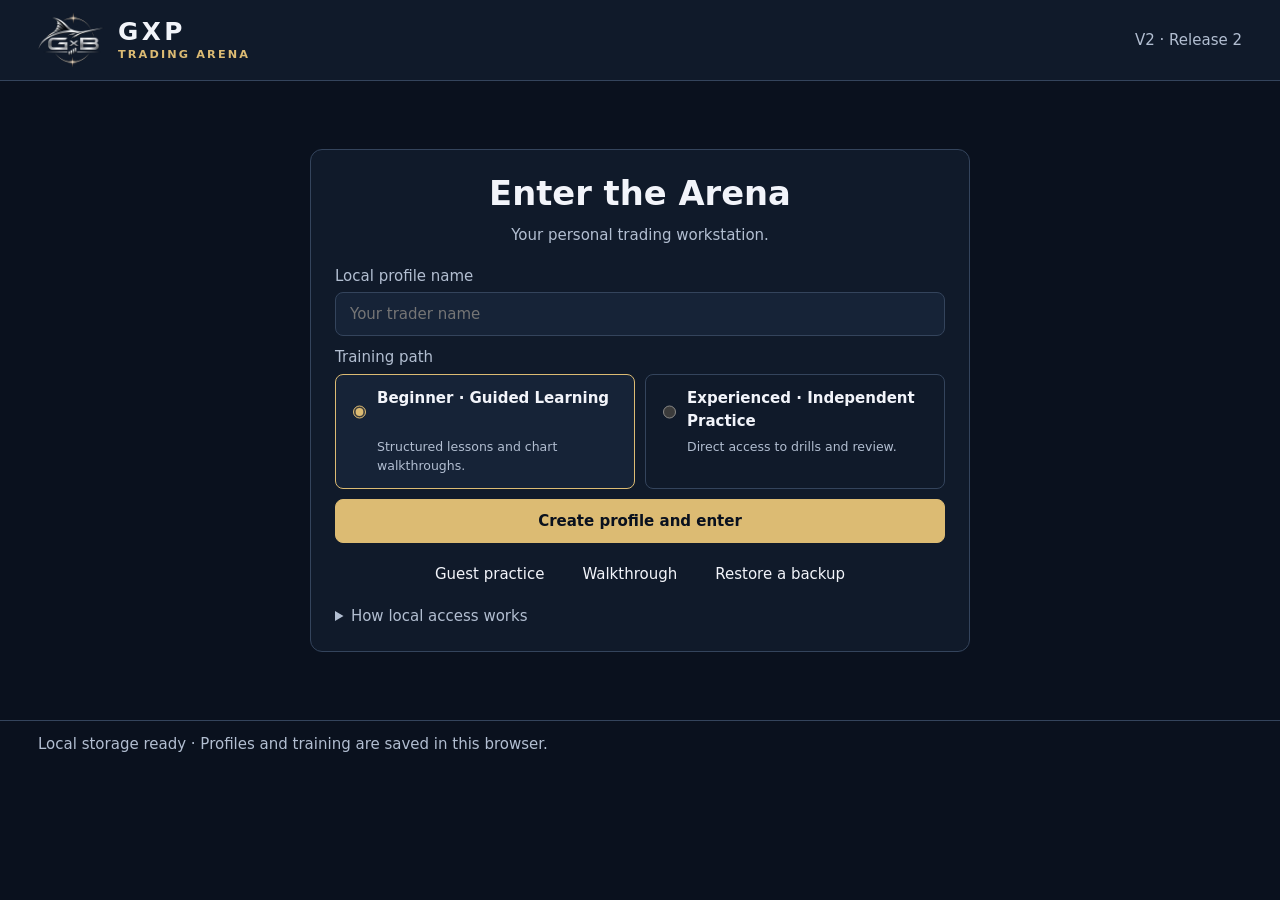
==== arena.html @ 6f22b0d3 "Arena: add official logo and GXP wordmark" ====
<!doctype html>
<html lang="en">
<head>
  <meta charset="utf-8">
  <meta name="viewport" content="width=device-width,initial-scale=1">
  <title>GXP Trading Arena</title>
  <link rel="icon" href="./arena/official-logo.webp" type="image/webp">
  <link rel="stylesheet" href="./arena/arena.css?v=brand-1">
  <link rel="stylesheet" href="./arena/market-art.css">
  <link rel="stylesheet" href="./arena/academy-art.css">
  <script type="module" src="./arena/app.mjs?v=save-1"></script>
</head>
<body>
  <a class="skip" href="#workspace">Skip to workspace</a>
  <header class="top">
    <a class="brand" href="#home">
      <img class="brand-mark" src="./arena/official-logo.webp" width="288" height="244" alt="">
      <span class="brand-wordmark"><strong>GXP</strong> <span>Trading Arena</span></span>
    </a>
    <span class="release">V2 · Release 2</span>
  </header>
  <div class="layout">
    <nav id="navigation" aria-label="Arena" hidden>
      <a href="#home"><span class="arena-icon icon-grid" aria-hidden="true"></span>Command Center</a>
      <a href="#academy"><span class="arena-icon icon-book" aria-hidden="true"></span>Academy</a>
      <a href="#practice"><span class="arena-icon icon-target" aria-hidden="true"></span>Free Practice</a>
      <a href="#studio"><span class="arena-icon icon-candles" aria-hidden="true"></span>Market Studio</a>
      <a href="#portfolio">Portfolio Lab</a>
      <a href="#performance">Performance</a>
      <a href="#settings">Settings</a>
      <a href="#entrance">Switch profile</a>
    </nav>
    <main id="workspace" tabindex="-1" aria-label="Arena workspace">
      <p>Loading Arena…</p>
      <noscript>Enable JavaScript to use the local Arena.</noscript>
    </main>
  </div>
  <footer id="storage" role="status"></footer>
</body>
</html>
---- arena/arena.css ----
:root {
  color-scheme: dark;
  --background: #0a111e;
  --surface: #101a2a;
  --panel: #162337;
  --border: #34445c;
  --ink: #f2f4fa;
  --muted: #b2bed1;
  --gold: #dcbb73;
  --error: #ffadb0;
  font: 15px/1.5 "Segoe UI", system-ui, sans-serif;
}
* { box-sizing: border-box; }
[hidden] { display: none !important; }
body { margin: 0; background: var(--background); color: var(--ink); }
a { color: var(--gold); }
button, input, select { font: inherit; }
button, select, input:not([type="file"]), .button {
  border: 1px solid var(--border); border-radius: 8px; background: var(--panel);
  color: var(--ink); min-height: 44px; padding: 8px 14px;
}
button, select, .button { cursor: pointer; }
button:hover, .button:hover { border-color: var(--gold); }
button:disabled { opacity: .65; cursor: default; }
:focus-visible { outline: 3px solid var(--gold); outline-offset: 3px; }
.skip { position: absolute; top: -100px; left: 1rem; z-index: 5; background: var(--surface); padding: .5rem; }
.skip:focus { top: .5rem; }
.top { display: flex; align-items: center; justify-content: space-between; gap: 1rem; padding: 12px clamp(14px, 3vw, 38px); border-bottom: 1px solid var(--border); background: var(--surface); }
.brand { display: inline-flex; align-items: center; gap: clamp(8px, 1.6vw, 14px); min-height: 44px; text-decoration: none; }
.brand-mark { display: block; width: clamp(46px, 6vw, 66px); height: auto; flex: none; }
.brand-wordmark { display: grid; gap: 4px; color: var(--ink); line-height: 1; white-space: nowrap; }
.brand-wordmark strong { font-size: clamp(1.25rem, 2.4vw, 1.65rem); font-weight: 800; letter-spacing: .14em; }
.brand-wordmark > span { color: var(--gold); font-size: clamp(.62rem, 1.2vw, .75rem); font-weight: 700; letter-spacing: .19em; text-transform: uppercase; }
.release, small, p, label { color: var(--muted); }
.layout { display: grid; grid-template-columns: 212px minmax(0, 1fr); max-width: 1560px; margin: auto; }
.layout:has(nav[hidden]) { grid-template-columns: minmax(0, 1fr); }
nav { display: flex; flex-direction: column; gap: 4px; padding: 18px 12px; border-right: 1px solid var(--border); }
nav a { padding: 9px 12px; color: var(--muted); text-decoration: none; border: 1px solid transparent; border-radius: 8px; }
nav a:hover, nav a[aria-current="page"] { color: var(--gold); background: var(--panel); border-color: var(--border); }
main { padding: clamp(14px, 3vw, 32px); min-width: 0; }
main:focus { outline: none; }
footer { padding: 12px clamp(14px, 3vw, 38px); border-top: 1px solid var(--border); color: var(--muted); overflow-wrap: anywhere; }
.error { color: var(--error); }
h1, h2, h3, p { margin: 0 0 .65rem; }
h1 { font-size: clamp(1.65rem, 3vw, 2.25rem); line-height: 1.2; }
h2 { font-size: 1.14rem; }
h3 { font-size: 1rem; }
@media (max-width: 820px) {
  .layout { display: block; }
  nav { flex-direction: row; flex-wrap: wrap; border-right: 0; border-bottom: 1px solid var(--border); padding: 6px 10px; }
}
@media (max-width: 480px) {
  nav a { padding: 8px; font-size: .9rem; }
  .release { font-size: .82rem; }
}
.panel { background: var(--surface); border: 1px solid var(--border); border-radius: 12px; padding: clamp(14px, 2.2vw, 24px); }
.entrance { max-width: 660px; margin: clamp(0px, 4vh, 36px) auto; }
.entrance > h1, .entrance > p { text-align: center; }
.entrance > p { margin-bottom: 1.25rem; }
.stack, .field { display: grid; gap: 10px; }
.stack > * { margin: 0; }
.field { gap: 4px; min-width: 0; }
.field > * { width: 100%; }
.paths { display: grid; grid-template-columns: 1fr 1fr; gap: 10px; padding: 0; border: 0; min-width: 0; }
.paths legend { color: var(--muted); padding: 0; margin-bottom: 6px; }
.path { display: grid; grid-template-columns: auto 1fr; gap: 4px 8px; align-content: start; padding: 12px; border: 1px solid var(--border); border-radius: 8px; cursor: pointer; }
.path:has(:checked) { border-color: var(--gold); background: var(--panel); }
.path strong { color: var(--ink); }
.path small { grid-column: 2; }
input[type="radio"], input[type="checkbox"] { accent-color: var(--gold); }
.primary { background: var(--gold); border-color: var(--gold); color: var(--background); font-weight: 700; }
.primary:hover { background: #f0ce87; }
.actions { display: flex; flex-wrap: wrap; gap: 8px; align-items: center; }
.entrance .actions { justify-content: center; margin: 9px 0; }
.quiet { border-color: transparent; background: transparent; }
summary { cursor: pointer; color: var(--muted); }
.button { display: inline-flex; align-items: center; justify-content: center; text-decoration: none; }
.notice { padding: 10px; border-left: 3px solid var(--gold); background: var(--panel); }
main > .panel + .panel { margin-top: 12px; }
@media (max-width: 440px) {
  .paths { grid-template-columns: 1fr; }
}
.training { display: block; width: 100%; min-height: 320px; border: 1px solid var(--border); border-radius: 12px; background: var(--surface); }
.welcome { margin: 12px 0 16px; }
.welcome h2 { font-size: 1.45rem; }
.metrics, .two { display: grid; gap: 12px; }
.metrics { grid-template-columns: repeat(3, minmax(0, 1fr)); margin: 12px 0; }
.two { grid-template-columns: repeat(2, minmax(0, 1fr)); }
.workspace-columns { margin: 12px 0; }
.metric { display: grid; gap: 3px; padding-block: 12px; }
.metric > span { color: var(--muted); }
.metric strong { color: var(--gold); font-size: clamp(1.3rem, 2.7vw, 1.8rem); }
.market { display: grid; gap: 3px; text-align: left; padding: 12px 14px; }
.market[aria-pressed="true"], .market[aria-current="true"] { border-color: var(--gold); }
.market small { display: block; }
.record { display: grid; grid-template-columns: minmax(0, 1fr) auto; gap: 2px 10px; padding: 8px 0; border-top: 1px solid var(--border); }
.record small { grid-column: 1 / -1; }
.record time { color: var(--muted); }
.practice-note { margin-bottom: 10px; padding-block: 10px; }
.practice-note p { margin-bottom: 2px; }
.training { margin-top: 12px; }
.availability p { margin: 0; }
@media (max-width: 660px) {
  .workspace-columns { grid-template-columns: 1fr; }
}
@media (max-width: 480px) {
  .metrics { grid-template-columns: repeat(2, minmax(0, 1fr)); }
}

.studio-output:not(:empty) { margin-top: 12px; }
.studio-chart .actions { align-items: end; }
.studio-clock { color: var(--gold); }
.studio-plot { overflow: auto; border: 1px solid var(--border); border-radius: 8px; background: var(--background); }
.studio-plot svg { display: block; width: 100%; height: auto; touch-action: pan-y; }
.studio-grid { stroke: var(--border); }
.studio-tick { fill: var(--muted); font: 12px system-ui; }
.studio-up { fill: #44d4a6; stroke: #44d4a6; }
.studio-down { fill: #ff8295; stroke: #ff8295; }
.studio-partial { opacity: .55; }
.studio-paper { margin-top: 8px; border-top: 1px solid var(--border); padding-top: 14px; }

.layout { max-width: none; margin: 0; }
.nav-items { display: flex; flex-direction: column; gap: 4px; }
.nav-row { display: flex; align-items: center; min-width: 0; border-radius: 8px; }
.nav-row a { flex: 1; min-width: 0; }
.nav-grip { color: var(--muted); cursor: grab; touch-action: none; user-select: none; padding: 8px; }
.nav-grip.dragging { color: var(--gold); cursor: grabbing; }
.nav-row.nav-drop { outline: 2px solid var(--gold); outline-offset: -2px; }
.nav-step { display: none; min-height: 34px; padding: 2px 6px; }
.nav-editing .nav-step { display: inline-block; }
.nav-editing .nav-grip { display: none; }
.nav-customize { color: var(--muted); background: transparent; font-size: .8rem; margin-top: 8px; }
.sr-only { position: absolute; width: 1px; height: 1px; padding: 0; margin: -1px; overflow: hidden; clip-path: inset(50%); white-space: nowrap; }
.dashboard { display: grid; grid-template-columns: minmax(0, 1fr) clamp(265px, 22vw, 390px); gap: 16px; align-items: start; }
.dashboard-main, .dashboard-rail { min-width: 0; }
.dashboard-rail { display: grid; grid-template-columns: minmax(0, 1fr); gap: 12px; padding-top: 12px; }
.dashboard .welcome { border-left: 2px solid var(--gold); padding-left: 12px; }
.dashboard .metric { background: linear-gradient(145deg, #19283e, var(--surface) 68%); }
.dashboard .market { position: relative; min-height: 102px; align-content: center; padding-right: 34px; background: linear-gradient(145deg, #22324a, var(--panel) 68%); }
.dashboard .market:hover { background: #253750; }
.market-arrow { position: absolute; top: 9px; right: 12px; color: var(--gold); font-size: 1.15rem; }
.market-tickers { margin-top: 3px; color: var(--gold); font: .75rem/1.4 ui-monospace, monospace; overflow-wrap: anywhere; }
.dashboard .workspace-columns { grid-template-columns: minmax(0, 1.25fr) minmax(0, 1fr); }
.next-exercises h2 { font-size: 1.35rem; }
.next-exercises .button { justify-content: flex-start; text-align: left; }
.next-exercises .primary { min-height: 55px; }
.watch-list { list-style: none; padding: 0; margin: 0 0 10px; }
.watch-list li { display: flex; justify-content: space-between; align-items: center; gap: 8px; padding: 7px 0; border-top: 1px solid var(--border); }
.watch-symbol { display: grid; color: var(--ink); font-weight: 650; text-decoration: none; }
.watch-symbol:hover { color: var(--gold); }
.watch-symbol small { font-weight: 400; }
.watch-list button { min-height: 36px; padding: 4px 12px; }
.watch-form { display: flex; gap: 6px; }
.watch-form input { min-width: 0; flex: 1; }
.dashboard-rail > .panel { min-width: 0; overflow-wrap: anywhere; }
.watch-panel > small { display: block; margin-top: 8px; }
.quote-widget { width: 100%; height: 290px; border: 1px solid var(--border); border-radius: 8px; margin-top: 8px; }
.market-brief textarea { width: 100%; margin: 8px 0; font: inherit; padding: 8px; border: 1px solid var(--border); border-radius: 8px; color: var(--ink); background: var(--background); }
@media (max-width: 1150px) {
  .dashboard { grid-template-columns: 1fr; }
  .dashboard-rail { grid-template-columns: repeat(2, minmax(0, 1fr)); padding-top: 0; align-items: start; }
}
@media (max-width: 820px) {
  .nav-items { flex-direction: row; flex-wrap: wrap; }
  .nav-customize { margin-top: 0; min-height: 38px; }
}
@media (max-width: 660px) {
  .dashboard .workspace-columns, .dashboard-rail { grid-template-columns: 1fr; }
}
.market-brief details { margin-bottom: 10px; }
.market-brief details ul { padding-left: 18px; color: var(--muted); }

.research-link { overflow-wrap: anywhere; }
@media (max-width: 600px) {
  }

.nav-row a, .icon-heading { display: flex; align-items: center; gap: 8px; }
.arena-icon { display: inline-grid; place-items: center; width: 16px; height: 16px; flex: 0 0 16px; color: var(--gold); }
.arena-icon::before, .arena-icon::after { grid-area: 1 / 1; }
.arena-icon::before { content: ''; display: block; box-sizing: border-box; }
.icon-grid::before { width: 4px; height: 4px; background: currentColor; border-radius: 1px; transform: translate(-3px,-3px); box-shadow: 6px 0 currentColor, 0 6px currentColor, 6px 6px currentColor; }
.icon-book::before { width: 14px; height: 11px; border: 1px solid; border-radius: 2px; }
.icon-book::after { content: ''; height: 10px; border-left: 1px solid; }
.icon-target::before { width: 14px; height: 14px; border: 1px solid; border-radius: 50%; }
.icon-target::after { content: ''; width: 5px; height: 5px; border: 1px solid; border-radius: 50%; }
.icon-candles::before { width: 2px; height: 11px; background: currentColor; box-shadow: -5px 3px currentColor, 5px -2px currentColor; }
.icon-next::before { width: 8px; height: 8px; border: solid; border-width: 1.5px 1.5px 0 0; transform: rotate(45deg); }
.icon-watch::before { width: 13px; height: 9px; border: 1px solid; border-radius: 65% 65% 65% 65%; }
.icon-watch::after { content: ''; width: 4px; height: 4px; border-radius: 50%; background: currentColor; }
.dashboard .market { isolation: isolate; overflow: hidden; }
.market-art { position: absolute; z-index: -1; inset: 0 0 0 36%; background-size: cover; background-position: 70% 53%; opacity: .42; mask-image: linear-gradient(90deg, transparent, #000 53%); }
.dashboard .market:hover .market-art, .dashboard .market[aria-pressed="true"] .market-art { opacity: .54; }
.market-arrow { color: #ffdd91; }
@media (max-width: 480px) {
  .market-art { inset-inline-start: 18%; opacity: .23; }
  .dashboard .market:hover .market-art, .dashboard .market[aria-pressed="true"] .market-art { opacity: .30; }
}
.nav-row a { gap: 6px; padding-inline: 8px; }

.academy-welcome { margin-bottom: 18px; background: linear-gradient(118deg,#1c2940,var(--surface) 68%); border-left: 2px solid var(--gold); }
.academy-welcome h2 { font-size: clamp(1.4rem, 2.8vw, 2.25rem); color: var(--gold); }
.academy-welcome p { margin-bottom: 0; }
.academy-journeys, .academy-directory { margin-bottom: 16px; }
.academy-track-grid, .academy-directory { display: grid; grid-template-columns: repeat(3,minmax(0,1fr)); gap: 12px; }
.academy-track-card, .academy-directory-card { min-width: 0; display: grid; align-content: start; gap: 5px; text-decoration: none; color: var(--ink); }
.academy-track-card { position: relative; isolation: isolate; overflow: hidden; }
.academy-track-card h3, .academy-track-card p, .academy-directory-card h2, .academy-directory-card p { margin: 0; }
.academy-track-card h3 { font-size: 1.25rem; }
.academy-track-art { position: absolute; z-index: -1; inset: 0 0 0 30%; background-size: cover; background-position: 70% center; opacity: .43; mask-image: linear-gradient(90deg,transparent,#000 62%); }
.academy-track-card.unavailable .academy-track-art { opacity: .25; }
.academy-track-action { color: var(--gold); font-weight: 700; margin-top: 7px; }
a.academy-track-card:hover, .academy-directory-card:hover { border-color: var(--gold); }
.academy-directory-icon { color: var(--gold); font-size: 1.2rem; }
.academy-track-nav { margin-bottom: 9px; }
.academy-track-nav [aria-current] { border-color: var(--gold); color: var(--gold); }
.academy-study > h2 { margin-top: 12px; font-size: 1.55rem; }
.academy-study > p:empty, .study-editor > p:empty, .study-player:empty { display: none; }
.study-resources, .study-list { display: grid; gap: 10px; }
.study-form-grid, .study-library-grid { display: grid; grid-template-columns: repeat(3,minmax(0,1fr)); gap: 10px; }
.study-library-grid > section, .study-editor { min-width: 0; overflow-wrap: anywhere; }
.study-item { min-width: 0; padding-block: 12px; }
.study-item > summary { color: var(--ink); font-weight: 700; }
.study-item > summary small { display: block; font-weight: 400; }
.study-item-body, .study-controls, .study-item-body h4, .study-related, .study-editor { margin-top: 12px; }
.study-facts dt { color: var(--gold); font-weight: 600; }
.study-facts dd { margin: 0 0 9px; color: var(--muted); }
.study-related a { display: block; margin-bottom: 5px; }
.study-controls > details { margin-top: 8px; }
.study-controls form, .study-resources details > form { margin-top: 8px; }
.academy-study textarea { width: 100%; padding: 8px; border: 1px solid var(--border); border-radius: 8px; background: var(--background); color: var(--ink); font: inherit; resize: vertical; }
.study-player iframe { display: block; width: min(100%,680px); aspect-ratio: 16 / 9; margin: 10px 0; border: 0; }
.study-item-body img { width: min(128px,100%); border-radius: 6px; }
.reflection-card blockquote { margin: 0; color: var(--gold); font-size: clamp(1.2rem,2.4vw,1.9rem); }
@media(max-width: 1000px) {
  .academy-track-grid, .academy-directory, .study-form-grid, .study-library-grid { grid-template-columns: repeat(2,minmax(0,1fr)); }
}
@media(max-width: 580px) {
  .academy-track-grid, .academy-directory, .study-form-grid, .study-library-grid { grid-template-columns: minmax(0,1fr); }
}

.academy-study-layout { display: grid; grid-template-columns: minmax(0, 2fr) minmax(235px, 1fr); align-items: start; gap: 12px; }
.academy-study-layout .academy-directory { grid-template-columns: repeat(2,minmax(0,1fr)); }
.academy-quote { display: grid; grid-template-columns: minmax(0,1fr) auto; align-content: start; gap: 4px 8px; background: linear-gradient(134deg,#1a2940,var(--surface)); }
.academy-quote-mark { color: var(--gold); font: 2.6rem/.9 Georgia,serif; grid-column: 1; }
.academy-quote blockquote { grid-row: 2; grid-column: 1/-1; margin: 2px 0 4px; color: var(--ink); font: italic clamp(1.05rem,1.55vw,1.28rem)/1.45 Georgia,serif; overflow-wrap: anywhere; }
.quote-controls { grid-row: 1; grid-column: 2; display: flex; gap: 4px; }
.quote-controls .quote-control { padding: 0 8px; min-height: 27px; background: transparent; color: var(--muted); font-size: .82rem; }
@media(max-width: 980px) {
  .academy-study-layout { grid-template-columns: minmax(0,1fr); }
}
@media(max-width: 580px) {
  .academy-study-layout .academy-directory { grid-template-columns: minmax(0,1fr); }
}

.studio-week .actions { align-items: end; }
.studio-week > p:empty { display: none; }
.studio-week details .field { margin: 8px 0; }
.studio-week-goal { color: var(--gold); }
.studio-order-tools button[aria-pressed="true"] { border-color: var(--gold); color: var(--gold); }
.studio-picking { cursor: crosshair; }
.studio-order-label { font: 11px system-ui; }

.portfolio-grid { align-items: start; }
.portfolio-grid .panel { min-width: 0; }
.portfolio-metrics { display: grid; grid-template-columns: repeat(2,minmax(0,1fr)); gap: 8px; }
.portfolio-metrics div { border: 1px solid var(--border); border-radius: 8px; padding: 9px; background: var(--panel); overflow-wrap: anywhere; }
.portfolio-metrics dt { color: var(--muted); font-size: .84rem; }
.portfolio-metrics dd { margin: 3px 0 0; font-weight: 700; color: var(--gold); }
@media(max-width: 690px) { .portfolio-grid { grid-template-columns: 1fr; } }

.studio-dashboard { display: grid; grid-template-columns: minmax(0,1fr) minmax(255px,305px); gap: 14px; align-items: start; }
.studio-chart-area, .studio-dashboard .studio-paper { min-width: 0; }
.studio-dashboard .studio-paper { margin: 0; border: 1px solid var(--border); padding: 12px; border-radius: 8px; background: var(--background); }
.studio-dashboard .studio-paper > p:empty, .studio-chart-area > p:empty { display: none; }
.studio-dashboard .studio-paper .two { gap: 6px; }
.studio-dashboard .studio-paper input, .studio-dashboard .studio-paper select { min-width: 0; padding-inline: 8px; }
.studio-dashboard .studio-paper details .field { margin-top: 8px; }
.studio-csv { margin-top: 12px; }
.studio-csv > summary { font-weight: 650; }
.studio-csv > p { margin-top: 8px; }
.studio-quick { display: grid; grid-template-columns: repeat(3,minmax(0,1fr)); gap: 5px; }
.studio-quick button { font-size: .79rem; padding: 5px; }
.studio-quick .studio-buy { color: #65dbb5; }
.studio-quick .studio-sell { color: #ff9cac; }
.studio-inspection { font: .79rem/1.5 ui-monospace, monospace; margin-top: 8px; min-height: 2.2em; }
.studio-crosshair line { stroke: #d7b878; stroke-dasharray: 4 3; opacity: .75; pointer-events: none; }
.studio-cross-label { fill: #f6d893; font: 11px ui-monospace,monospace; stroke: var(--background); stroke-width: 3px; paint-order: stroke; }
.studio-plot svg { cursor: crosshair; }
.studio-order-tools { margin-bottom: 6px; }
@media (max-width: 1030px) { .studio-dashboard { grid-template-columns: minmax(0,1fr); } }

@media(max-width: 480px) {
  .studio-quick button { min-height: 44px; }
  .studio-chart .actions button, .studio-week .actions button, .studio-week .actions .button { min-height: 44px; }
  .studio-week .actions .field, .studio-chart > .actions .field { flex: 1 0 100%; }
  main input:not([type="file"]), main select, main textarea { font-size: 16px; }
  .studio-dashboard .studio-paper { padding: 10px; }
  .studio-dashboard .studio-paper .two { grid-template-columns: repeat(2,minmax(0,1fr)); }
  .studio-inspection { overflow-wrap: anywhere; }
}

.nav-secondary { display: flex; flex-direction: column; gap: 4px; }
.nav-menu { display: none; }
@media (max-width: 820px) {
  .nav-secondary { display: contents; }
}
.dashboard-disclosure > summary { display: none; }
@media (max-width: 600px) {
  .top .release { display: none; }
  .top .nav-menu:not([hidden]) { display: block; min-height: 44px; padding: 6px 12px; }
  .top .nav-menu[aria-expanded="true"] { color: var(--gold); border-color: var(--gold); }
  nav { position: relative; display: block; padding: 7px 10px; }
  .nav-items {
    display: flex; flex-flow: row nowrap; gap: 6px; overflow-x: auto; padding: 2px 2px 4px;
    scroll-padding-inline: 2px; scroll-snap-type: x proximity; scrollbar-width: thin;
  }
  .nav-row { flex: 0 0 auto; scroll-snap-align: start; }
  .nav-row a, .nav-secondary a { min-height: 44px; padding: 7px 10px; border-color: var(--border); border-radius: 8px; }
  .nav-row a { font-size: .83rem; white-space: nowrap; }
  .nav-row .arena-icon { width: 14px; height: 14px; flex-basis: 14px; }
  .nav-grip { display: none; }
  .nav-secondary { display: none; }
  .nav-secondary-open {
    position: absolute; z-index: 8; right: 10px; top: 3px; width: min(310px,calc(100% - 20px));
    padding: 8px; background: var(--surface); border: 1px solid var(--border); border-radius: 10px;
    box-shadow: 0 12px 28px #0006; display: grid; grid-template-columns: repeat(2,minmax(0,1fr)); gap: 6px;
  }
  .nav-secondary .nav-customize { grid-column: 1/-1; min-height: 44px; justify-self: start; }
  .nav-editing-mode .nav-items { flex-direction: column; }
  .nav-editing-mode .nav-step { min-height: 44px; min-width: 44px; }
  .dashboard { gap: 9px; }
  .dashboard-main { display: contents; }
  .dashboard .welcome { order: 1; margin: 6px 0 0; }
  .dashboard-rail { order: 2; grid-template-columns: repeat(2,minmax(0,1fr)); gap: 7px; }
  .dashboard-rail .dashboard-disclosure[open] { grid-column: 1/-1; }
  .dashboard-markets { order: 3; }
  .dashboard .workspace-columns { order: 4; margin: 0; }
  .dashboard-metrics { order: 5; }
  .dashboard-disclosure { min-width: 0; }
  .dashboard-disclosure > summary {
    display: list-item; min-height: 44px; padding: 10px 8px; border: 1px solid var(--border); border-radius: 8px;
    background: var(--surface); color: var(--ink); font-size: .83rem; font-weight: 650;
  }
  .dashboard-disclosure[open] > summary { border-color: var(--gold); color: var(--gold); margin-bottom: 5px; }
  .dashboard-rail .dashboard-disclosure h2 { display: none; }
  .dashboard .market { min-height: 88px; padding: 8px 22px 8px 9px; }
  .dashboard .market strong { font-size: .91rem; }
  .dashboard .market small, .market-tickers { font-size: .73rem; }
  .dashboard .market-arrow { right: 8px; top: 6px; }
  .next-exercises .mobile-extra { display: none; }
  .next-exercises .primary { min-height: 44px; }
}

.entrance form > .error:empty, .study-editor > .error:empty { display: none; }
.storage-backup { white-space: nowrap; }
---- arena/market-art.css ----
/* GxB market photography. WebP assets embedded for the offline Arena shell. */
.market-art-gold { background-image: url("[data-uri]"); }
.market-art-stocks { background-image: url("[data-uri]"); }
---- arena/academy-art.css ----
/* GxB Academy Cryptocurrency card. */
.market-art-bitcoin { background-image: url("[data-uri]"); }
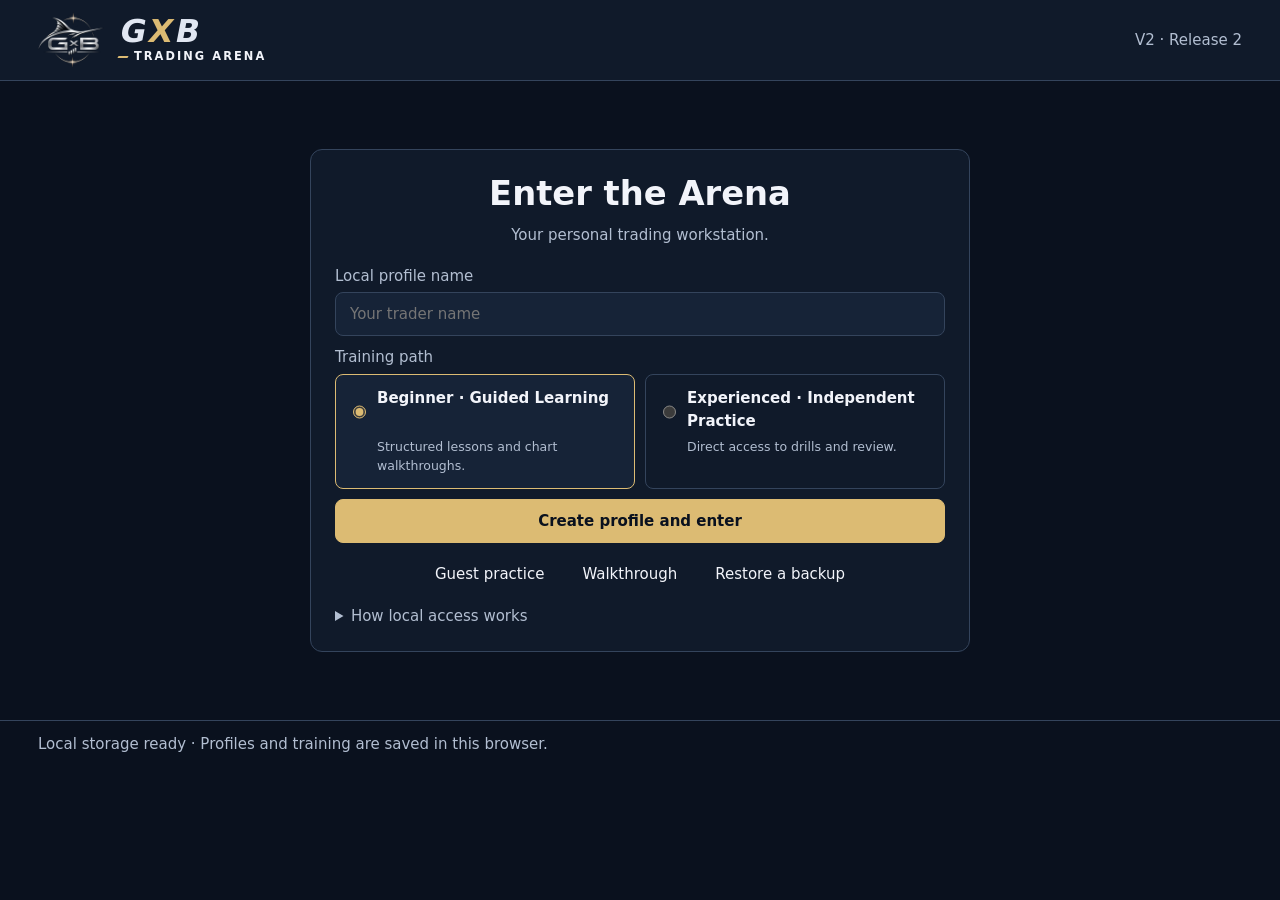
==== commit 17d05f2e: "Arena: correct GXB name and refine wordmark" ====
--- a/arena.html
+++ b/arena.html
@@ -3,9 +3,9 @@
 <head>
   <meta charset="utf-8">
   <meta name="viewport" content="width=device-width,initial-scale=1">
-  <title>GXP Trading Arena</title>
+  <title>GXB Trading Arena</title>
   <link rel="icon" href="./arena/official-logo.webp" type="image/webp">
-  <link rel="stylesheet" href="./arena/arena.css?v=brand-1">
+  <link rel="stylesheet" href="./arena/arena.css?v=brand-2">
   <link rel="stylesheet" href="./arena/market-art.css">
   <link rel="stylesheet" href="./arena/academy-art.css">
   <script type="module" src="./arena/app.mjs?v=save-1"></script>
@@ -13,9 +13,12 @@
 <body>
   <a class="skip" href="#workspace">Skip to workspace</a>
   <header class="top">
-    <a class="brand" href="#home">
+    <a class="brand" href="#home" aria-label="GXB Trading Arena">
       <img class="brand-mark" src="./arena/official-logo.webp" width="288" height="244" alt="">
-      <span class="brand-wordmark"><strong>GXP</strong> <span>Trading Arena</span></span>
+      <span class="brand-wordmark">
+        <span class="brand-name" aria-hidden="true">G<span>X</span>B</span>
+        <span class="brand-subtitle" aria-hidden="true">Trading Arena</span>
+      </span>
     </a>
     <span class="release">V2 · Release 2</span>
   </header>
--- a/arena/arena.css
+++ b/arena/arena.css
@@ -28,9 +28,18 @@
 .top { display: flex; align-items: center; justify-content: space-between; gap: 1rem; padding: 12px clamp(14px, 3vw, 38px); border-bottom: 1px solid var(--border); background: var(--surface); }
 .brand { display: inline-flex; align-items: center; gap: clamp(8px, 1.6vw, 14px); min-height: 44px; text-decoration: none; }
 .brand-mark { display: block; width: clamp(46px, 6vw, 66px); height: auto; flex: none; }
-.brand-wordmark { display: grid; gap: 4px; color: var(--ink); line-height: 1; white-space: nowrap; }
-.brand-wordmark strong { font-size: clamp(1.25rem, 2.4vw, 1.65rem); font-weight: 800; letter-spacing: .14em; }
-.brand-wordmark > span { color: var(--gold); font-size: clamp(.62rem, 1.2vw, .75rem); font-weight: 700; letter-spacing: .19em; text-transform: uppercase; }
+.brand-wordmark { display: grid; gap: 5px; line-height: 1; white-space: nowrap; }
+.brand-name {
+  width: max-content; padding-inline: .08em .14em;
+  color: #e1e7f2; font: 900 clamp(1.55rem, 3vw, 2.1rem)/.92 "Arial Black", "Segoe UI", system-ui, sans-serif;
+  letter-spacing: .08em; transform: skewX(-11deg);
+}
+.brand-name > span { color: var(--gold); }
+.brand-subtitle {
+  display: flex; align-items: center; gap: .55em; color: var(--ink);
+  font-size: clamp(.63rem, 1.25vw, .76rem); font-weight: 750; letter-spacing: .18em; text-transform: uppercase;
+}
+.brand-subtitle::before { content: ""; width: .85em; height: 2px; background: var(--gold); transform: skewX(-30deg); }
 .release, small, p, label { color: var(--muted); }
 .layout { display: grid; grid-template-columns: 212px minmax(0, 1fr); max-width: 1560px; margin: auto; }
 .layout:has(nav[hidden]) { grid-template-columns: minmax(0, 1fr); }
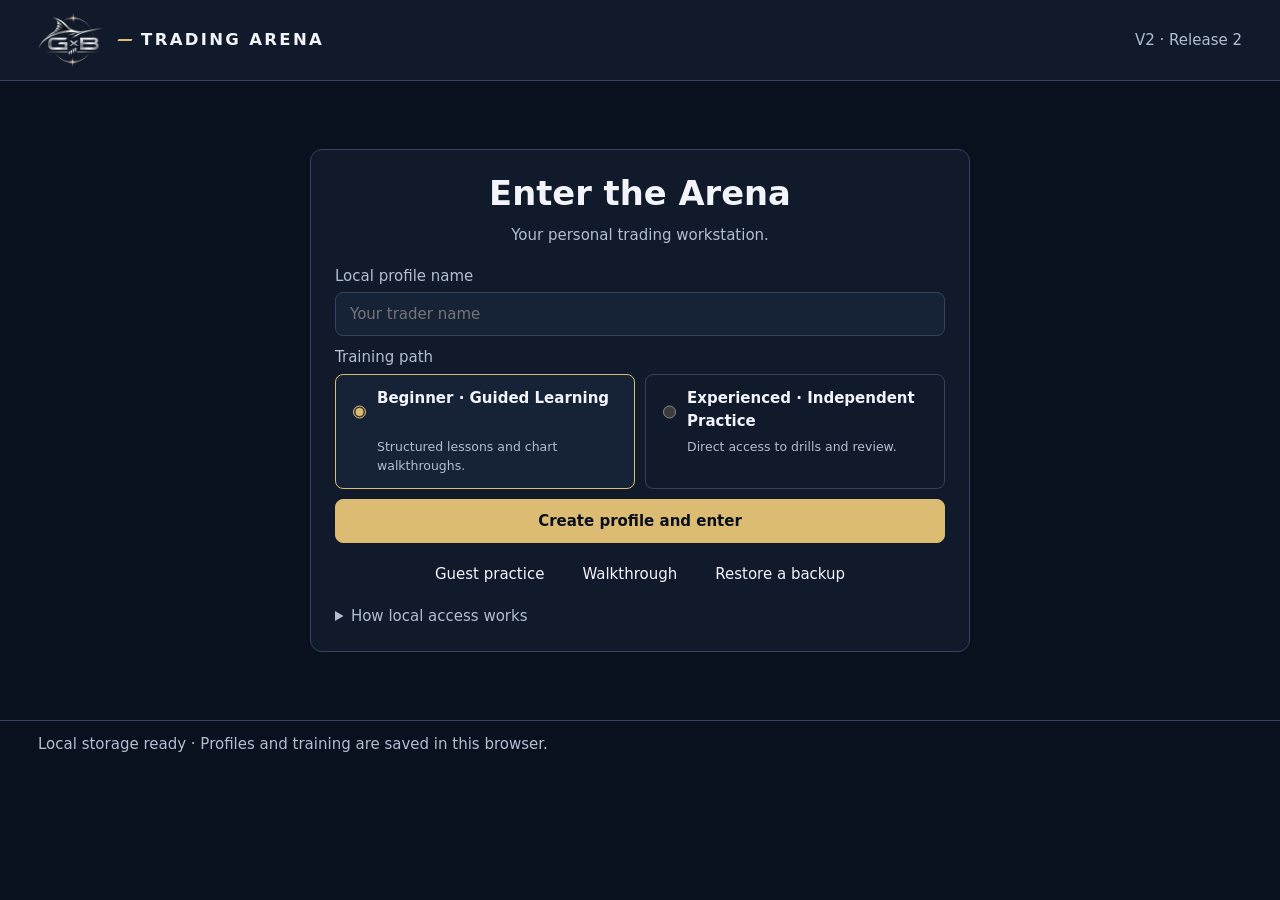
==== commit a0ff6cd6: "Arena: simplify header to logo and Trading Arena" ====
--- a/arena.html
+++ b/arena.html
@@ -5,7 +5,7 @@
   <meta name="viewport" content="width=device-width,initial-scale=1">
   <title>GXB Trading Arena</title>
   <link rel="icon" href="./arena/official-logo.webp" type="image/webp">
-  <link rel="stylesheet" href="./arena/arena.css?v=brand-2">
+  <link rel="stylesheet" href="./arena/arena.css?v=brand-3">
   <link rel="stylesheet" href="./arena/market-art.css">
   <link rel="stylesheet" href="./arena/academy-art.css">
   <script type="module" src="./arena/app.mjs?v=save-1"></script>
@@ -15,10 +15,7 @@
   <header class="top">
     <a class="brand" href="#home" aria-label="GXB Trading Arena">
       <img class="brand-mark" src="./arena/official-logo.webp" width="288" height="244" alt="">
-      <span class="brand-wordmark">
-        <span class="brand-name" aria-hidden="true">G<span>X</span>B</span>
-        <span class="brand-subtitle" aria-hidden="true">Trading Arena</span>
-      </span>
+      <span class="brand-wordmark">Trading Arena</span>
     </a>
     <span class="release">V2 · Release 2</span>
   </header>
--- a/arena/arena.css
+++ b/arena/arena.css
@@ -28,18 +28,11 @@
 .top { display: flex; align-items: center; justify-content: space-between; gap: 1rem; padding: 12px clamp(14px, 3vw, 38px); border-bottom: 1px solid var(--border); background: var(--surface); }
 .brand { display: inline-flex; align-items: center; gap: clamp(8px, 1.6vw, 14px); min-height: 44px; text-decoration: none; }
 .brand-mark { display: block; width: clamp(46px, 6vw, 66px); height: auto; flex: none; }
-.brand-wordmark { display: grid; gap: 5px; line-height: 1; white-space: nowrap; }
-.brand-name {
-  width: max-content; padding-inline: .08em .14em;
-  color: #e1e7f2; font: 900 clamp(1.55rem, 3vw, 2.1rem)/.92 "Arial Black", "Segoe UI", system-ui, sans-serif;
-  letter-spacing: .08em; transform: skewX(-11deg);
-}
-.brand-name > span { color: var(--gold); }
-.brand-subtitle {
-  display: flex; align-items: center; gap: .55em; color: var(--ink);
-  font-size: clamp(.63rem, 1.25vw, .76rem); font-weight: 750; letter-spacing: .18em; text-transform: uppercase;
-}
-.brand-subtitle::before { content: ""; width: .85em; height: 2px; background: var(--gold); transform: skewX(-30deg); }
+.brand-wordmark {
+  display: flex; align-items: center; gap: .55em; color: var(--ink); white-space: nowrap;
+  font-size: clamp(.82rem, 1.6vw, 1.1rem); font-weight: 750; letter-spacing: .14em; text-transform: uppercase;
+}
+.brand-wordmark::before { content: ""; width: .85em; height: 2px; background: var(--gold); transform: skewX(-30deg); }
 .release, small, p, label { color: var(--muted); }
 .layout { display: grid; grid-template-columns: 212px minmax(0, 1fr); max-width: 1560px; margin: auto; }
 .layout:has(nav[hidden]) { grid-template-columns: minmax(0, 1fr); }
